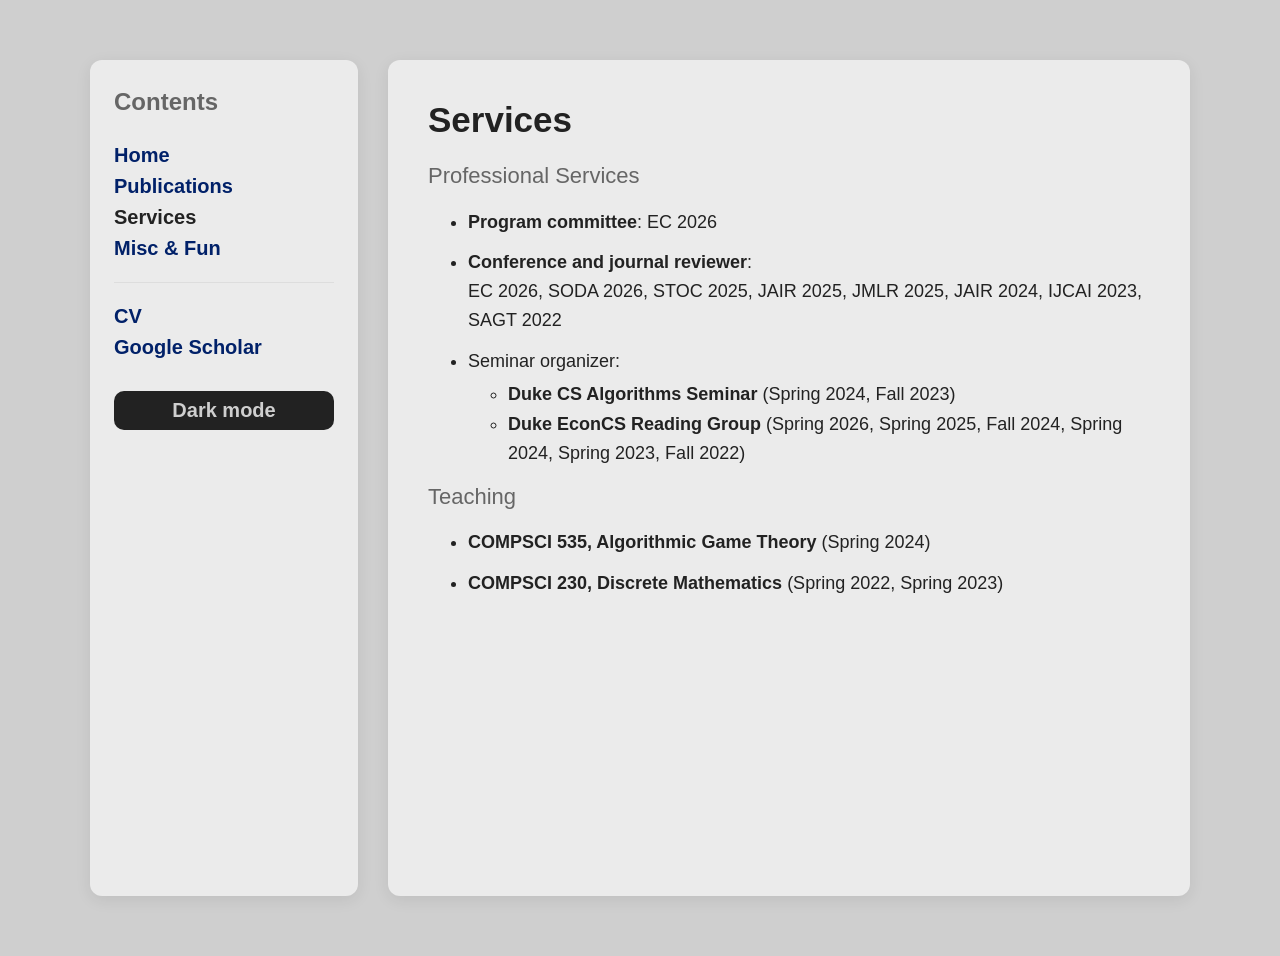
==== services.html @ dccb4679 "Publish homepage" ====
<!DOCTYPE html>
<html lang="en">
<head>
  <meta charset="UTF-8">
  <meta name="viewport" content="width=device-width, initial-scale=1.0">
  <title>Services | Yiheng Shen</title>
  <link rel="icon" type="image/png" href="images/flavicon_xs.png">
  <link rel="stylesheet" href="style.css">
  <script>
    if (localStorage.getItem("theme") === "dark") {
      document.documentElement.classList.add("dark-mode");
    }
  </script>
</head>

<body>
  <div class="page-layout">

    <nav class="sidebar">
      <h2 class="sidebar-name">Contents</h2>

      <a href="index.html">Home</a>
      <a href="publications.html">Publications</a>
      <a href="services.html" class="active">Services</a>
      <a href="misc.html">Misc & Fun</a>


      <hr>

      <a href="cv.pdf" target="_blank" rel="noopener noreferrer">CV</a>
      <a href="https://scholar.google.com/citations?user=jf9FIX4AAAAJ&hl=en" target="_blank" rel="noopener noreferrer">Google Scholar</a> 
      <br>
      <button id="dark-mode-toggle" class="dark-mode-button" type="button">
        Dark mode
      </button>
    </nav>

    <main class="container">
      <h1>Services</h1>

      <h2>Professional Services</h2>

      <ul>
        <li><strong>Program committee</strong>: EC 2026</li>
        <li><strong>Conference and journal reviewer</strong>:<br> EC 2026, SODA 2026, STOC 2025, JAIR 2025, JMLR 2025, JAIR 2024, IJCAI 2023, SAGT 2022</li>
        <li>Seminar organizer: 
            <ul>
              <li><strong>Duke CS Algorithms Seminar</strong> (Spring 2024, Fall 2023)</li> 
              <li><strong>Duke EconCS Reading Group</strong> (Spring 2026, Spring 2025, Fall 2024, Spring 2024, Spring 2023, Fall 2022)</li>
            </ul> 
      </ul>

      <h2>Teaching</h2>

      <ul>
        <li><strong>COMPSCI 535, Algorithmic Game Theory</strong> (Spring 2024)</li>
        <li><strong>COMPSCI 230, Discrete Mathematics</strong> (Spring 2022, Spring 2023)</li>
      </ul>
    </main>

  </div>
  <script src="script.js"></script>
</body>
</html>
---- style.css ----
body {
  margin: 0;
  font-family: "Lato", Arial, sans-serif;
  background-color: #cfcfcf;
  color: #222;
}

/* Whole page layout: sidebar + main content */
.page-layout {
  display: flex;
  /* align-items: flex-start; */
  max-width: 1100px;
  margin: 60px auto;
  padding: 0 30px;
  gap: 30px;
}

/* Left sidebar */
.sidebar {
  width: 220px;
  flex-shrink: 0;

  background-color: rgb(235, 235, 235);
  border-radius: 12px;
  padding: 28px 24px;
  box-shadow: 0 4px 16px rgba(0, 0, 0, 0.08);

  position: sticky;
  top: 30px;
  align-self: flex-start;

  /* New: lets us put dark mode button at the bottom */
  display: flex;
  flex-direction: column;
  min-height: calc(100vh - 120px);
}

.sidebar-name {
  margin-top: 0;
  margin-bottom: 24px;
  font-size: 24px;
  font-weight: bold;
}

.sidebar a {
  display: block;
  padding: 4px 0;
  color: #012169;
  text-decoration: none;
  font-weight: bold;
  font-size: 20px;
}

.sidebar a:hover,
.sidebar a.active {
  color: #222;
}

.sidebar hr {
  border: none;
  border-top: 1px solid #ddd;
  margin: 18px 0;
}


/* Dark mode button */
.dark-mode-button {
  display: inline-block;
  margin-top: 10px;
  padding: 8px 14px;

  background-color: #222;
  color: #cfcfcf;

  border: none;
  border-radius: 10px;

  font-family: inherit;
  font-size: 20px;
  font-weight: bold;

  cursor: pointer;
  text-align: center;

  transition: background-color 0.2s ease, transform 0.2s ease;
}

.dark-mode-button:hover {
  background-color: #444;
  transform: translateY(-2px);
}

html.dark-mode .dark-mode-button {
  background-color: #cfcfcf;
  color: rgb(0, 0, 0);
}

html.dark-mode .dark-mode-button:hover {
  background-color: rgb(227, 227, 227);
  /* transform: translateY(-4px); */
  text-decoration: none;
}

/* Main content box */
.container {
  flex: 1;
  max-width: 750px;
  padding: 40px;
  background-color: rgb(235, 235, 235);
  border-radius: 12px;
  box-shadow: 0 4px 16px rgba(0, 0, 0, 0.08);
  transition: transform 0.2s ease, box-shadow 0.2s ease;
}

/* Optional hover effect */
.sidebar:hover,
.container:hover {
  transform: translateY(-1px);
  box-shadow: 0 8px 24px rgba(0, 0, 0, 0.12);
}

h1 {
  margin-top: 0;
  font-size: 35px;
}

h2 {
  margin-top: 0px;
  font-size: 22px;
  font-weight: normal;
  color: #666;
}


p {
  font-size: 18px;
  line-height: 1.6;
  margin-top: 0;
  margin-bottom: 10px;
}


li {
  font-size: 18px;
  line-height: 1.6;
  margin-bottom: 12px;
}

ul ul {
  margin-top: 4px;
  margin-bottom: 4px;
}

ul ul li {
  margin-bottom: 2px;
}

a {
  color: #012169;
  text-decoration: none;
  font-weight: normal;
}

a:hover {
  text-decoration: underline;
}

/* This only affects the ZONES button on your main website pages */
.zones-button-row {
  text-align: center;
}

.zones-button {
  display: inline-block;
  padding: 2px 8px;
  background-color: #cfcfcf;
  color: #000000;
  text-decoration: none;
  border-radius: 10px;
  font-family: Consolas, monospace;
  font-size: 20px;
  transition: transform 0.2s ease, background-color 0.2s ease;
}

.zones-button:hover {
  background-color: #444;
  color: white;
  text-decoration: none;
  transform: translateY(-2px);
}

html.dark-mode .zones-button {
  background-color: #121212;
  color: #cfcfcf;
}

html.dark-mode .zones-button:hover {
  background-color: #cfcfcf;
  color: #000000;
}



/* Publications page */
.publication-list {
  padding-left: 24px;
}

.publication-list li {
  margin-bottom: 22px;
}

.profile-photo {
  display: block;
  width: auto;
  height: auto;
  max-width: 200px;
  margin-bottom: 20px;
  border-radius: 12px;
}


/* Dark mode colors */

.profile-photo-dark {
  display: none;
}

html.dark-mode .profile-photo-light {
  display: none;
}



html.dark-mode .profile-photo-dark {
  display: block;
}

html.dark-mode body {
  background-color: #121212;
  color: #cfcfcf;
}

html.dark-mode .container,
html.dark-mode .sidebar {
  background-color: #1e1e1e;
  color: #cfcfcf;
  box-shadow: 0 4px 16px rgba(255, 255, 255, 0.06);
}

html.dark-mode a:hover {
  color: #cfcfcf;
}

html.dark-mode h1 {
  color: #cfcfcf;
}

html.dark-mode h2,
html.dark-mode .sidebar-name {
  color: #bbbbbb;
}

html.dark-mode a {
  /* color: #0058F8; */
  /* color: #afa8d6 */
  color: #9b91d6; 
}

html.dark-mode .sidebar a.active {
  color: #cfcfcf;
}

html.dark-mode .sidebar hr {
  border-top: 1px solid #444444;
}


/* copy button of email */
.copy-email-btn {
  margin-left: 8px;
  padding: 3px 8px;
  border: none;
  border-radius: 6px;
  background: rgb(235, 235, 235);
  color: #666;
  cursor: pointer;
  font-size: 18px;
}

html.dark-mode .copy-email-btn {
  background: #1e1e1e
}


.copy-email-btn:hover {
  background: #f0f0f0;
}

html.dark-mode .copy-email-btn:hover {
  background: #252525
}

#copy-status {
  margin-left: 6px;
  color: #555;
  font-size: 0.9em;
}

/* Mobile version */
@media (max-width: 800px) {
  .page-layout {
    flex-direction: column;
    margin: 30px auto;
    padding: 0 20px;
  }

  .sidebar {
    width: auto;
    position: static;
  }

  .sidebar a {
    display: inline-block;
    margin-right: 16px;
  }

  .container {
    padding: 30px 24px;
  }

  h1 {
    font-size: 34px;
  }
}
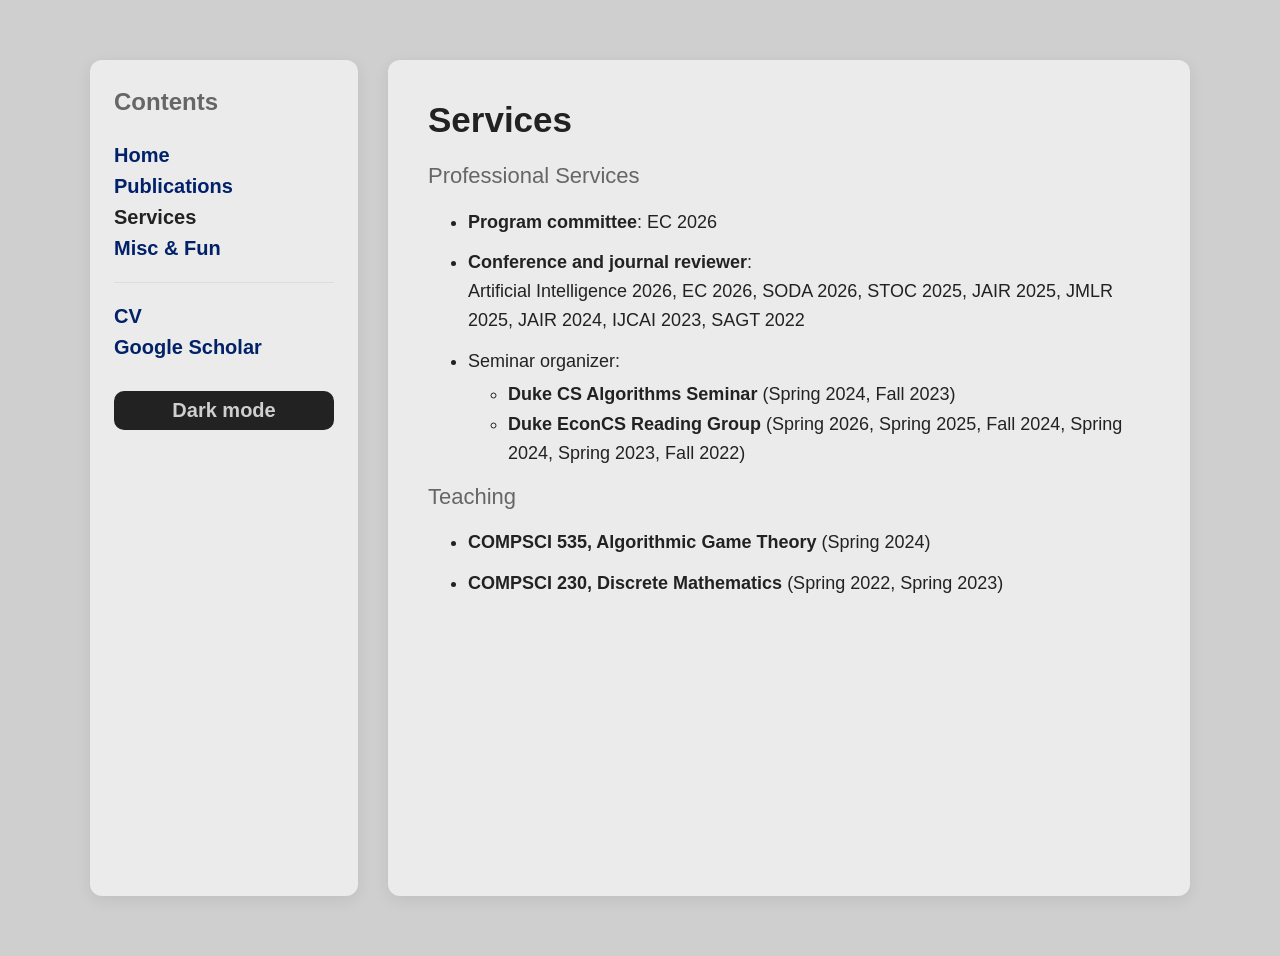
==== commit 53f18022: "Updated homepage to show recent status." ====
--- a/services.html
+++ b/services.html
@@ -42,7 +42,7 @@
 
       <ul>
         <li><strong>Program committee</strong>: EC 2026</li>
-        <li><strong>Conference and journal reviewer</strong>:<br> EC 2026, SODA 2026, STOC 2025, JAIR 2025, JMLR 2025, JAIR 2024, IJCAI 2023, SAGT 2022</li>
+        <li><strong>Conference and journal reviewer</strong>:<br> Artificial Intelligence 2026, EC 2026, SODA 2026, STOC 2025, JAIR 2025, JMLR 2025, JAIR 2024, IJCAI 2023, SAGT 2022</li>
         <li>Seminar organizer: 
             <ul>
               <li><strong>Duke CS Algorithms Seminar</strong> (Spring 2024, Fall 2023)</li> 
